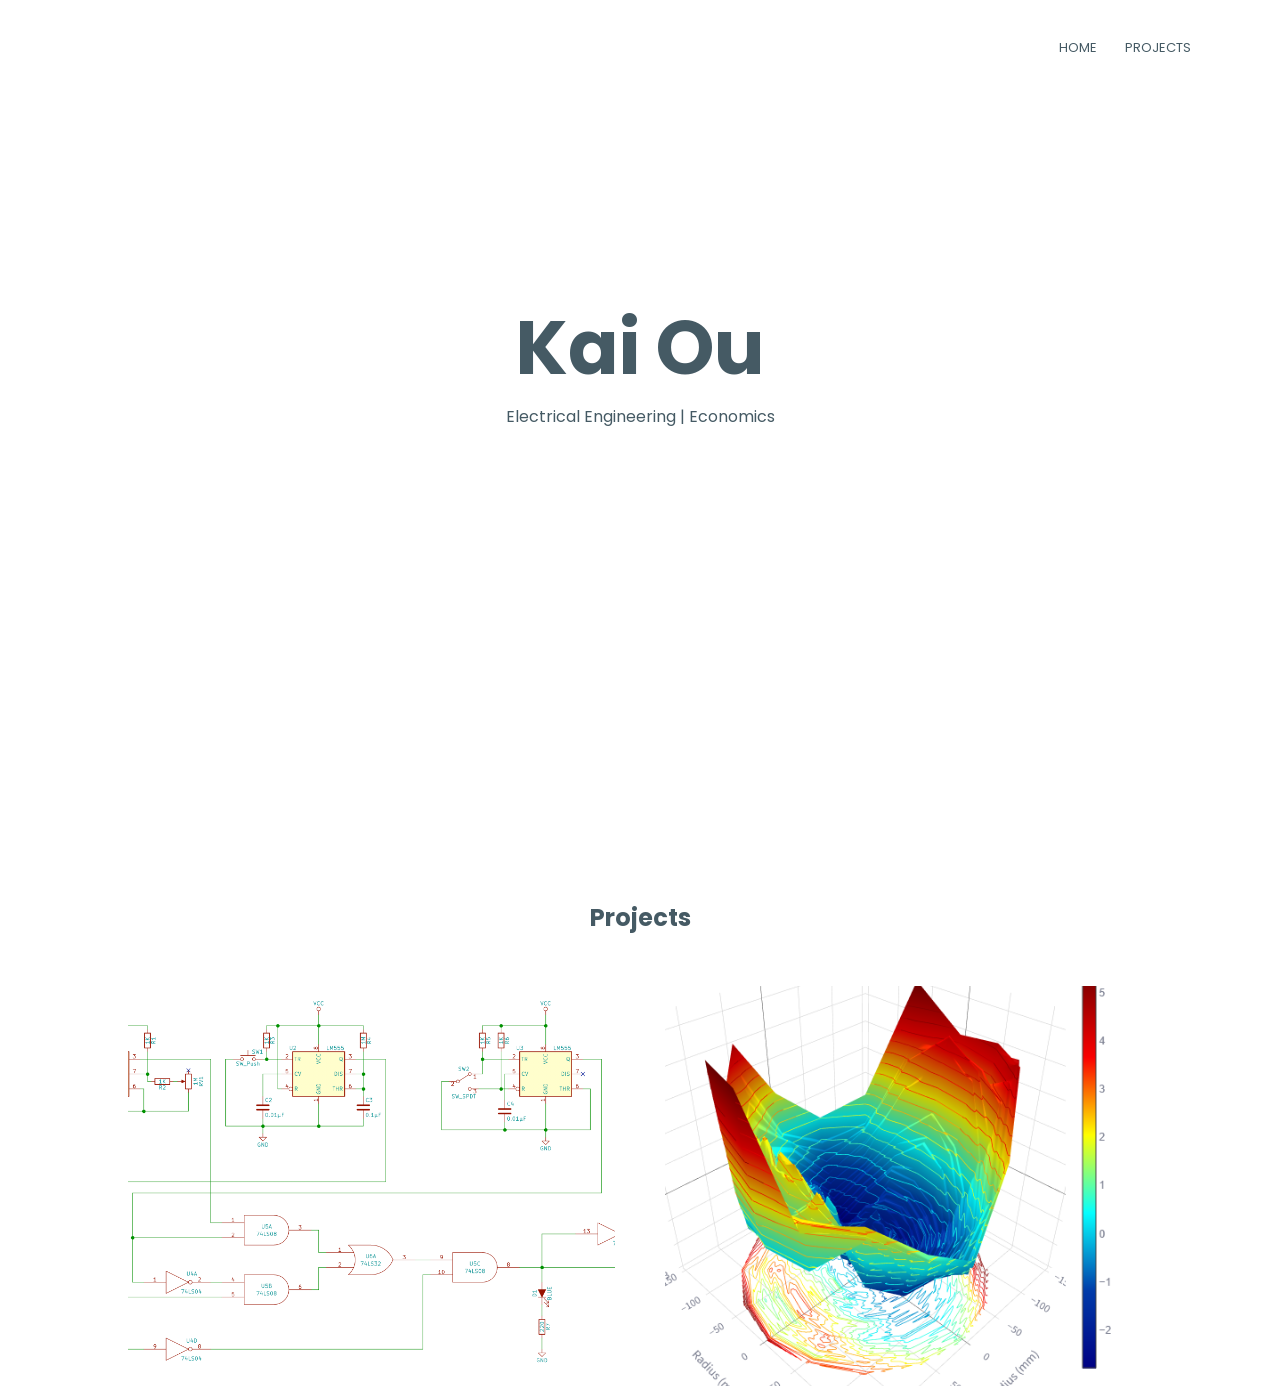
==== index.html @ 70558ef4 "Update index.html" ====
<!DOCTYPE html>
<html lang="en">
<head>
    <meta name="viewport" content="width=device-width, initial-scale=1.0">
    <title>Portfolio</title>
    <link rel="stylesheet" href="style.css">
    <link rel="preconnect" href="https://fonts.googleapis.com">
    <link rel="preconnect" href="https://fonts.gstatic.com" crossorigin>
    <link href="https://fonts.googleapis.com/css2?family=Poppins:ital,wght@0,100;0,200;0,300;0,400;0,500;0,600;0,700;0,800;0,900;1,100;1,200;1,300;1,400;1,500;1,600;1,700;1,800;1,900&display=swap" rel="stylesheet">    </head>
<body>
<section class="header" id="home">
    <nav>
        <div class="nav-links" id="navlinks">
            <ul>
                <li><a href="#home">HOME</a></li>
                <li><a href="#projects">PROJECTS</a></li>
                <!--<li><a href="">ABOUT</a></li>-->
            </ul>
        </div>
    </nav>

<div class="text-box">
    <h1>Kai Ou</h1>
    <p id="typewriter">Electrical Engineering | Economics</p>
</div>
</section> 

<!--Projects-->
<section class="projects" id="projects">
    <h1>Projects</h1>

    <div class="row">
        <div class="projects-col">
            <a href="project-8-bit-cpu.html" class="ajax-load-page">
                <img src="images/8-bit-cpu/clock_module.png" alt="8-Bit CPU">
                <div class="layer">
                    <h3>8-Bit CPU</h3>
                </div>
            </a>
        </div>

        <div class="projects-col">
            <a href="project-sbw.html" class="ajax-load-page">
                <img src="images/sbw-removal-profile/shape-3d.png" alt="SBW Inspection Tool">
                <div class="layer">
                    <h3>Silicon Wafer Thickness and Shape Inspection Tool for KOBELCO SBW-330</h3>
                </div>
            </a>
        </div>
    </div>
</section>

<div id="project-view"></div>

<script>
const projectView = document.getElementById("project-view");

document.querySelectorAll(".ajax-load-page").forEach(link => {
  link.addEventListener("click", async event => {
    event.preventDefault();

    const response = await fetch(link.getAttribute("href"));
    const html = await response.text();

    projectView.innerHTML = `
      <button class="close-project">×</button>
      <div class="project-content">
        ${html}
      </div>
    `;

    requestAnimationFrame(() => {
      projectView.classList.add("active");
    });

    document.querySelector(".close-project").addEventListener("click", () => {
      projectView.classList.remove("active");

      setTimeout(() => {
        projectView.innerHTML = "";
        document.getElementById("projects").scrollIntoView({ behavior: "smooth" });
      }, 350);
    });
  });
});
</script>

</body>
</html>
---- style.css ----
*{
    margin: 0;
    padding: 0;
    font-family: "Poppins", sans-serif;
}
html{
    scroll-behavior: smooth;
}
.header{
    min-height: 100vh;
    width: 100%;
    background: #fff;
    position: relative;
}
nav{
    display: flex;
    padding: 2% 6%;
    justify-content: space-between;
    align-items: center;
}
nav img{
    width: 150px;
}
.nav-links{
    flex: 1;
    text-align: right;
}
.nav-links ul li{
    list-style: none;
    display: inline-block;
    padding: 8px 12px;
    position: relative;
}
.nav-links ul li a{
    color: #455a64;
    text-decoration: none;
    font-size: 13px;
}
.nav-links ul li a:hover{
    color: #f44336;
}
.nav-links ul li::after{
    content: '';
    width: 0%;
    height: 2px;
    background: #f44336;
    display: block;
    margin: auto;
    transition: 0.5s;
}
.nav-links ul li:hover::after{
    width: 100%;
}
.text-box{
    width: 90%;
    color: #455a64;
    position: absolute;
    top: 40%;
    left: 50%;
    transform: translate(-50%, -50%);
    text-align: center;
}
.text-box h1{
    font-size: 75px;
}
.text-box h1 a{
    color: inherit;
    text-decoration: none;
}
.row{
    margin-top: 5%;
    display: flex;
    justify-content: space-between;
    gap: 50px;
}
@media(max-width: 700px){
    .row{
        flex-direction: column;
    }
}

.projects{
    width: 80%;
    color: #455a64;
    margin: auto;
    text-align: center;
}
.projects-col{
    flex-basis: 50%;
    position: relative;
    overflow: hidden;
}
.projects-col img{
    width: 100%;
    height: 400px;
    object-fit: cover;
    object-position: center;
}
.layer{
    background: transparent;
    height: 100%;
    width: 100%;
    position: absolute;
    top: 0;
    left: 0;
    transition: 0.5s;
}
.layer:hover{
    background: rgba(255, 255, 255, 0.5);
}
.layer h3{
    color: #455a64;
    font-size: 18px;
    font-weight: normal;
    position: absolute;
    top: 50%;
    left: 50%;
    transform: translate(-50%, -50%);
    opacity: 0;
    transition: 0.5s;
}
.layer:hover h3{
    opacity: 1;
}

/*Project view*/
#project-view {
    position: fixed;
    inset: 0;
    background: white;
    z-index: 9999;
    overflow-y: auto;
    padding: 80px 10%;

    opacity: 0;
    transform: translateY(40px);
    pointer-events: none;
    transition: opacity 0.35s ease, transform 0.35s ease;
}

#project-view.active {
    opacity: 1;
    transform: translateY(0);
    pointer-events: auto;
}

.close-project {
    color: #455a64;
    position: fixed;
    top: 25px;
    right: 35px;
    font-size: 40px;
    background: none;
    border: none;
    cursor: pointer;
    z-index: 10000;
}

.project-content {
    max-width: 1000px;
    margin: 0 auto;
}

/* Single Project Page */
.single-project {
    max-width: 1000px;
    margin: auto;
    padding: 40px 0;
    color: #222;
    font-family: "Poppins", sans-serif;
}

.project-title {
    font-size: 25px;
    color: #455a64;
    margin-bottom: 10px;
}
.project-hero-image {
    width: 50%;
    margin-bottom: 10px;
}
.project-description p{
    font-size: 18px;
    line-height: 1.8;
}
.project-description ul {
    padding-left: 20px;
}
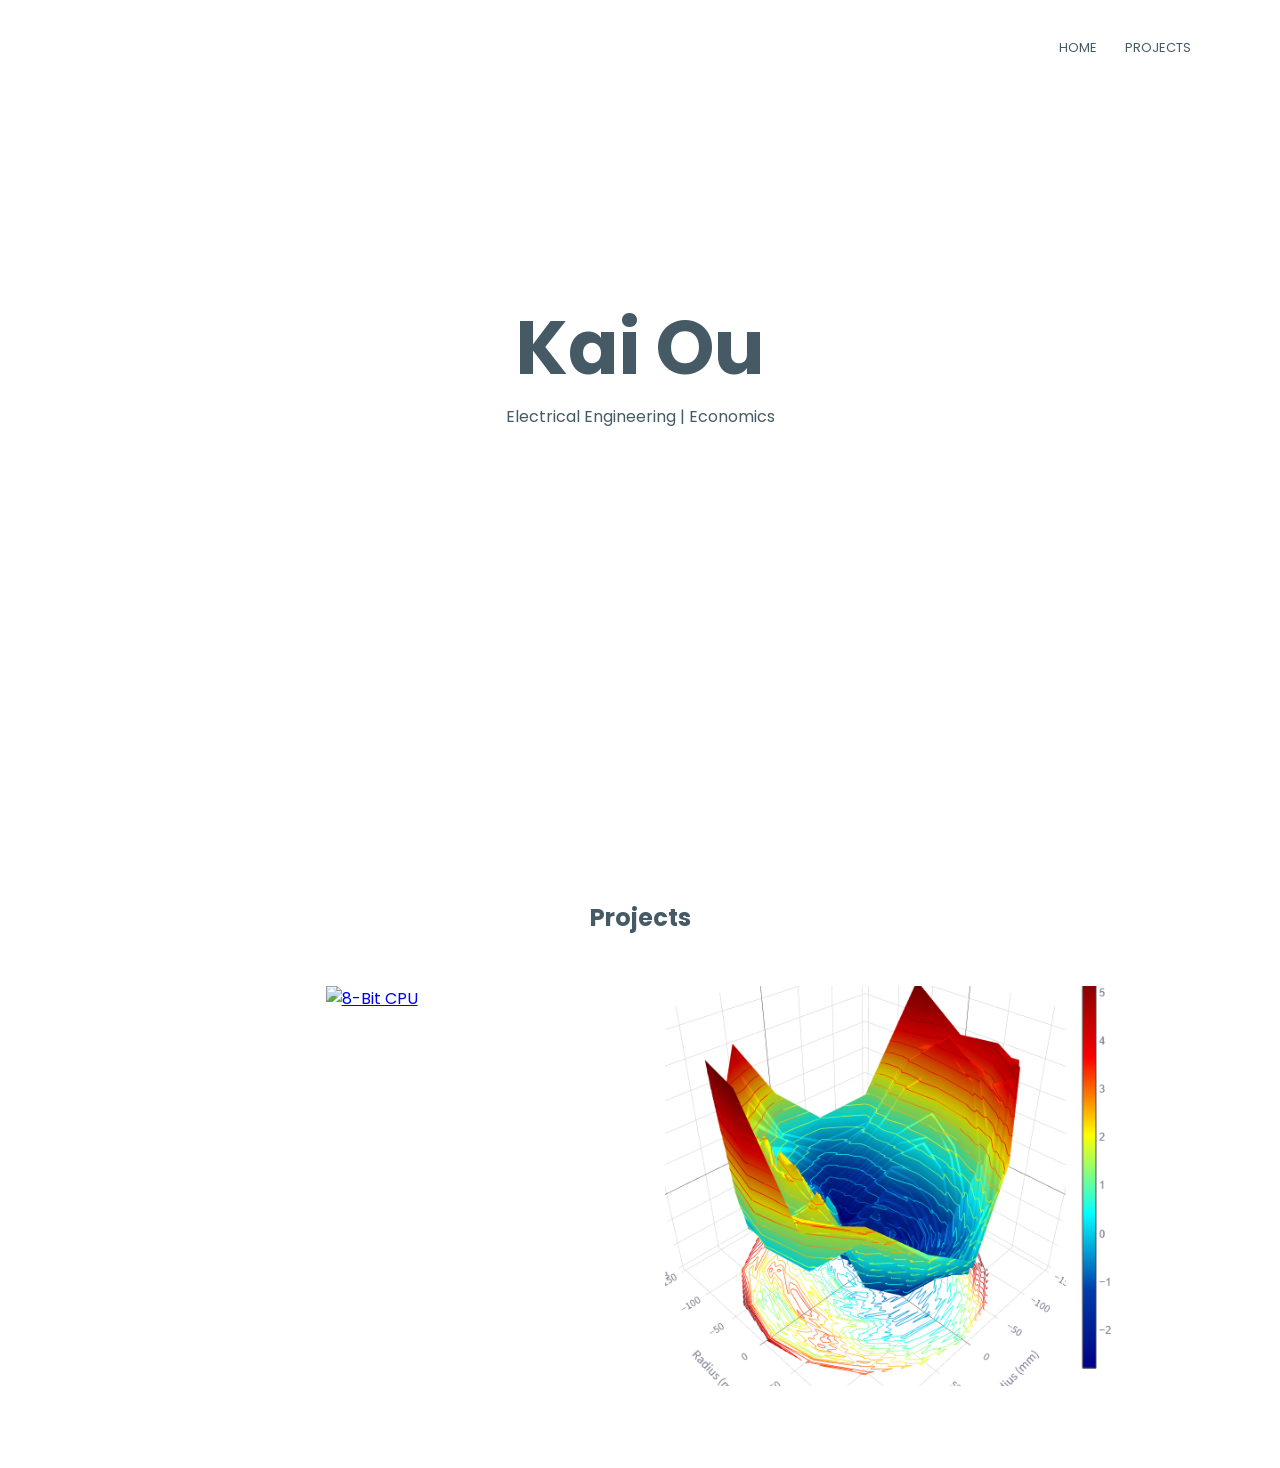
==== commit 7fb59426: "Update index.html" ====
--- a/index.html
+++ b/index.html
@@ -32,7 +32,7 @@
     <div class="row">
         <div class="projects-col">
             <a href="project-8-bit-cpu.html" class="ajax-load-page">
-                <img src="images/8-bit-cpu/clock_module.png" alt="8-Bit CPU">
+                <img src="images/8-bit-cpu/clock_sch.png" alt="8-Bit CPU">
                 <div class="layer">
                     <h3>8-Bit CPU</h3>
                 </div>
--- a/style.css
+++ b/style.css
@@ -84,6 +84,7 @@
     color: #455a64;
     margin: auto;
     text-align: center;
+    margin-bottom: 75px;
 }
 .projects-col{
     flex-basis: 50%;
@@ -169,6 +170,13 @@
     color: #222;
     font-family: "Poppins", sans-serif;
 }
+.single-project a {
+    color: #455a64;
+    text-decoration: underline;
+}
+.single-project a:hover {
+    color: #f44336;
+}
 
 .project-title {
     font-size: 25px;
@@ -176,8 +184,12 @@
     margin-bottom: 10px;
 }
 .project-hero-image {
-    width: 50%;
-    margin-bottom: 10px;
+    width: 50%; 
+    object-fit: contain;
+    object-position: center;
+}
+.project-images{
+    margin-top: 0;
 }
 .project-description p{
     font-size: 18px;
@@ -187,3 +199,57 @@
     padding-left: 20px;
 }
 
+/* Tablets (max 1024px) */
+@media (max-width: 1024px) {
+    .text-box h1 {
+        font-size: 55px;
+    }
+    .projects {
+        width: 90%;
+    }
+}
+
+/* Mobile (max 700px) */
+@media (max-width: 700px) {
+    .text-box h1 {
+        font-size: 38px;
+    }
+    .text-box p {
+        font-size: 14px;
+    }
+
+    /* Stack project cards vertically */
+    .row {
+        flex-direction: column;
+        gap: 20px;
+    }
+
+    .projects-col img {
+        height: 250px;
+    }
+
+    /* Full-width images in project pages */
+    .project-hero-image {
+        width: 100%;
+        height: 250px;
+    }
+
+    /* Reduce project view padding on small screens */
+    #project-view {
+        padding: 60px 5%;
+    }
+
+    .project-title {
+        font-size: 20px;
+    }
+
+    .project-description p {
+        font-size: 15px;
+    }
+
+    .close-project {
+        top: 15px;
+        right: 20px;
+        font-size: 30px;
+    }
+}
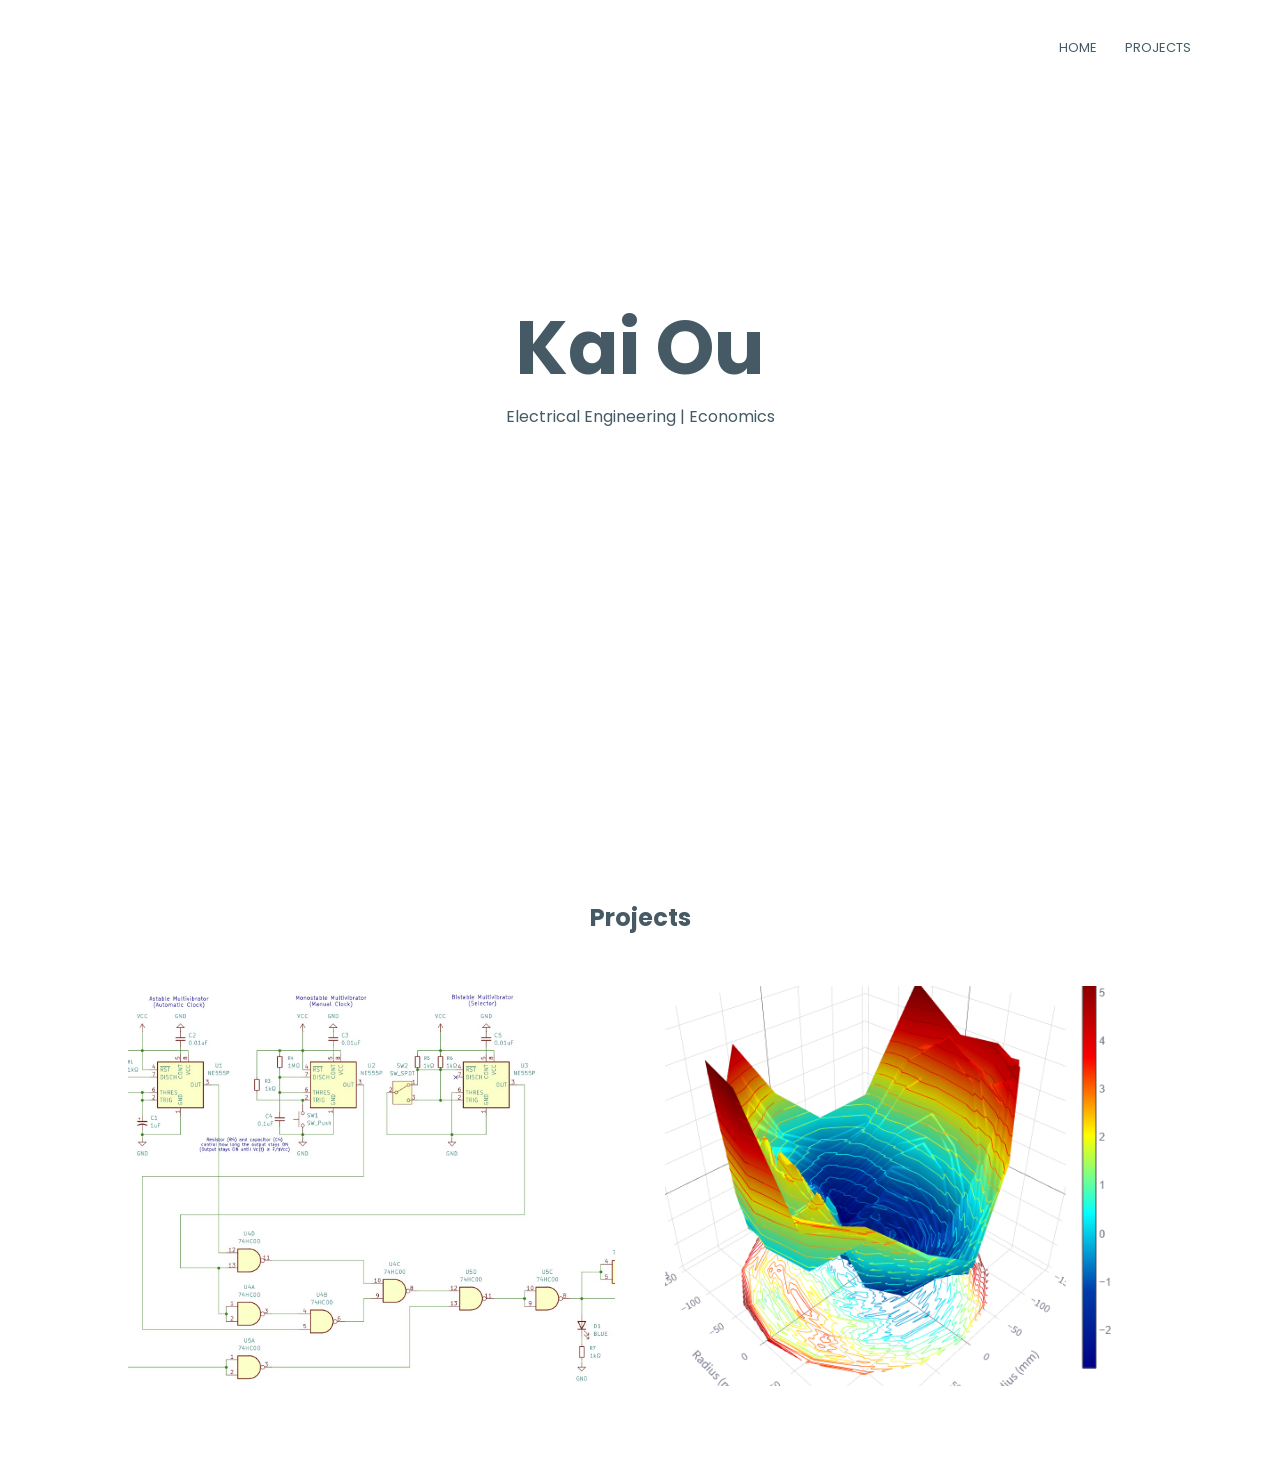
==== commit c0b205e1: "Update index.html" ====
--- a/index.html
+++ b/index.html
@@ -32,7 +32,7 @@
     <div class="row">
         <div class="projects-col">
             <a href="project-8-bit-cpu.html" class="ajax-load-page">
-                <img src="images/8-bit-cpu/clock_sch.png" alt="8-Bit CPU">
+                <img src="images/8-bit-cpu/clock_sch.jpg" alt="8-Bit CPU">
                 <div class="layer">
                     <h3>8-Bit CPU</h3>
                 </div>
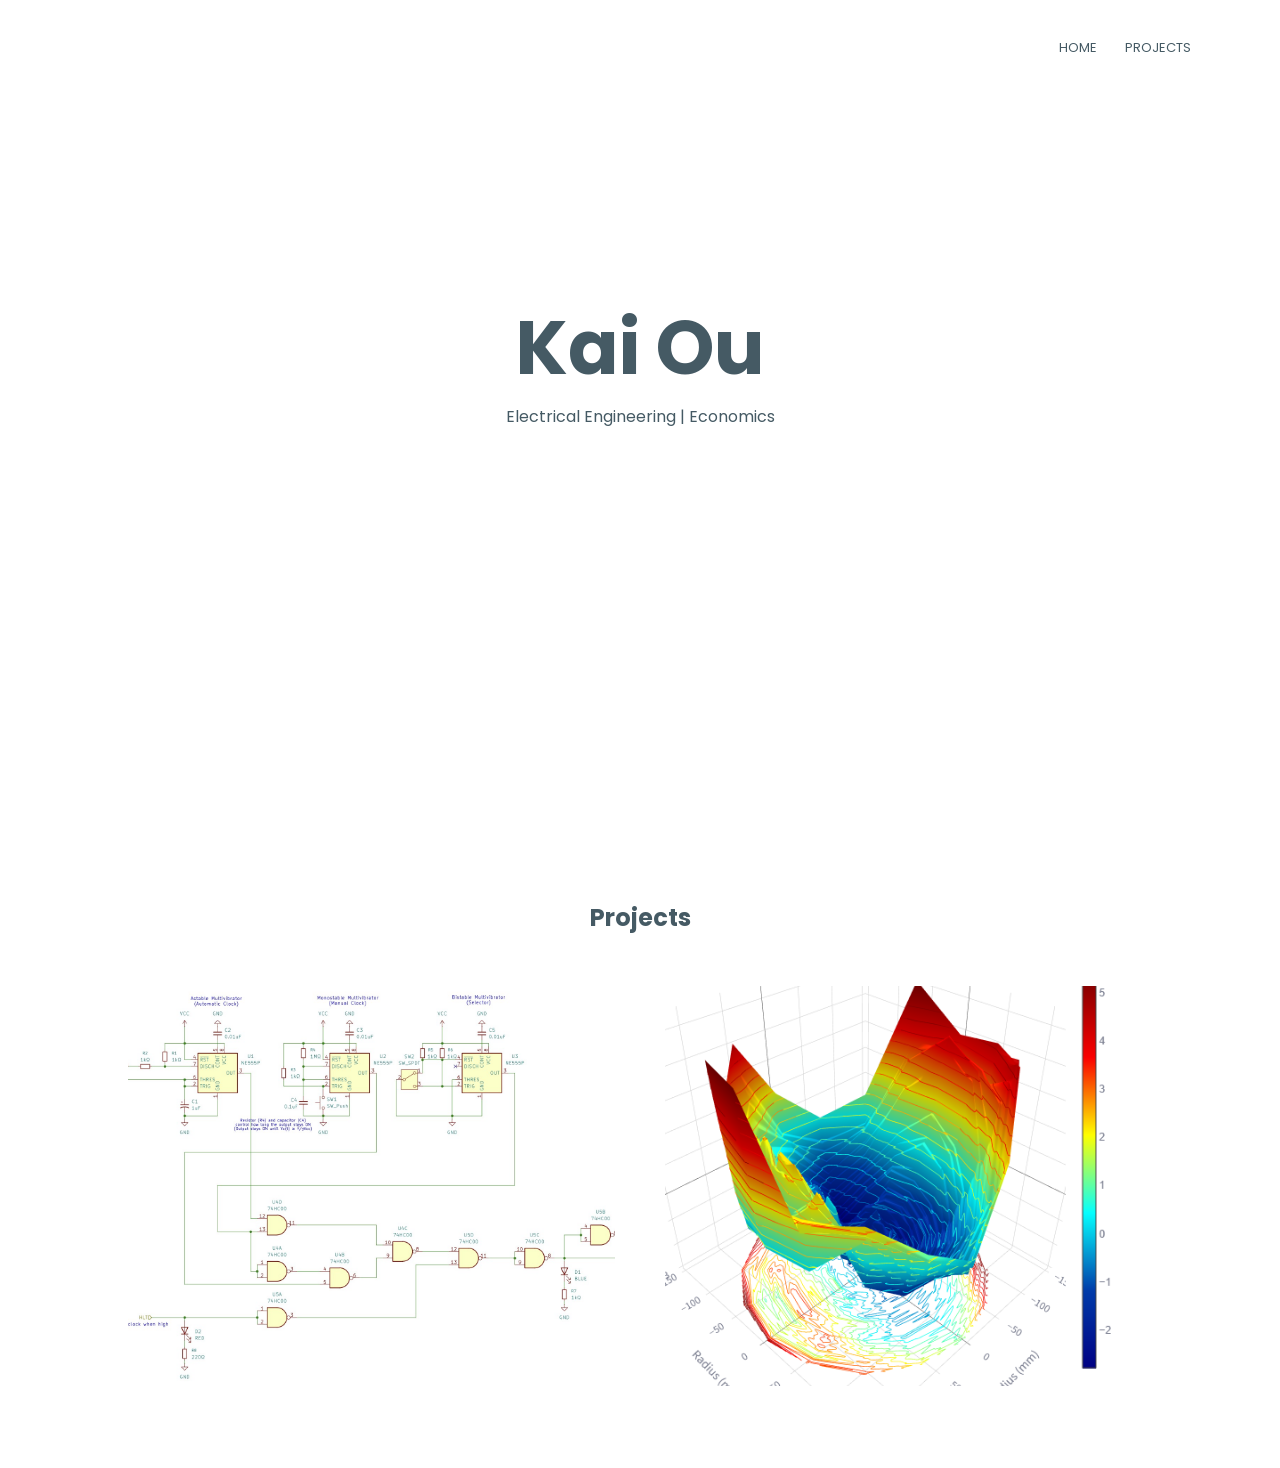
==== commit 356404c8: "Update index.html" ====
--- a/index.html
+++ b/index.html
@@ -14,7 +14,6 @@
             <ul>
                 <li><a href="#home">HOME</a></li>
                 <li><a href="#projects">PROJECTS</a></li>
-                <!--<li><a href="">ABOUT</a></li>-->
             </ul>
         </div>
     </nav>
--- a/style.css
+++ b/style.css
@@ -188,11 +188,17 @@
     object-fit: contain;
     object-position: center;
 }
+.project-hero-image--full {
+    margin-top: 5%;
+    display: flex;
+    width: 100%;
+}
 .project-images{
     margin-top: 0;
 }
 .project-description p{
     font-size: 18px;
+    margin-top: 1%;
     line-height: 1.8;
 }
 .project-description ul {
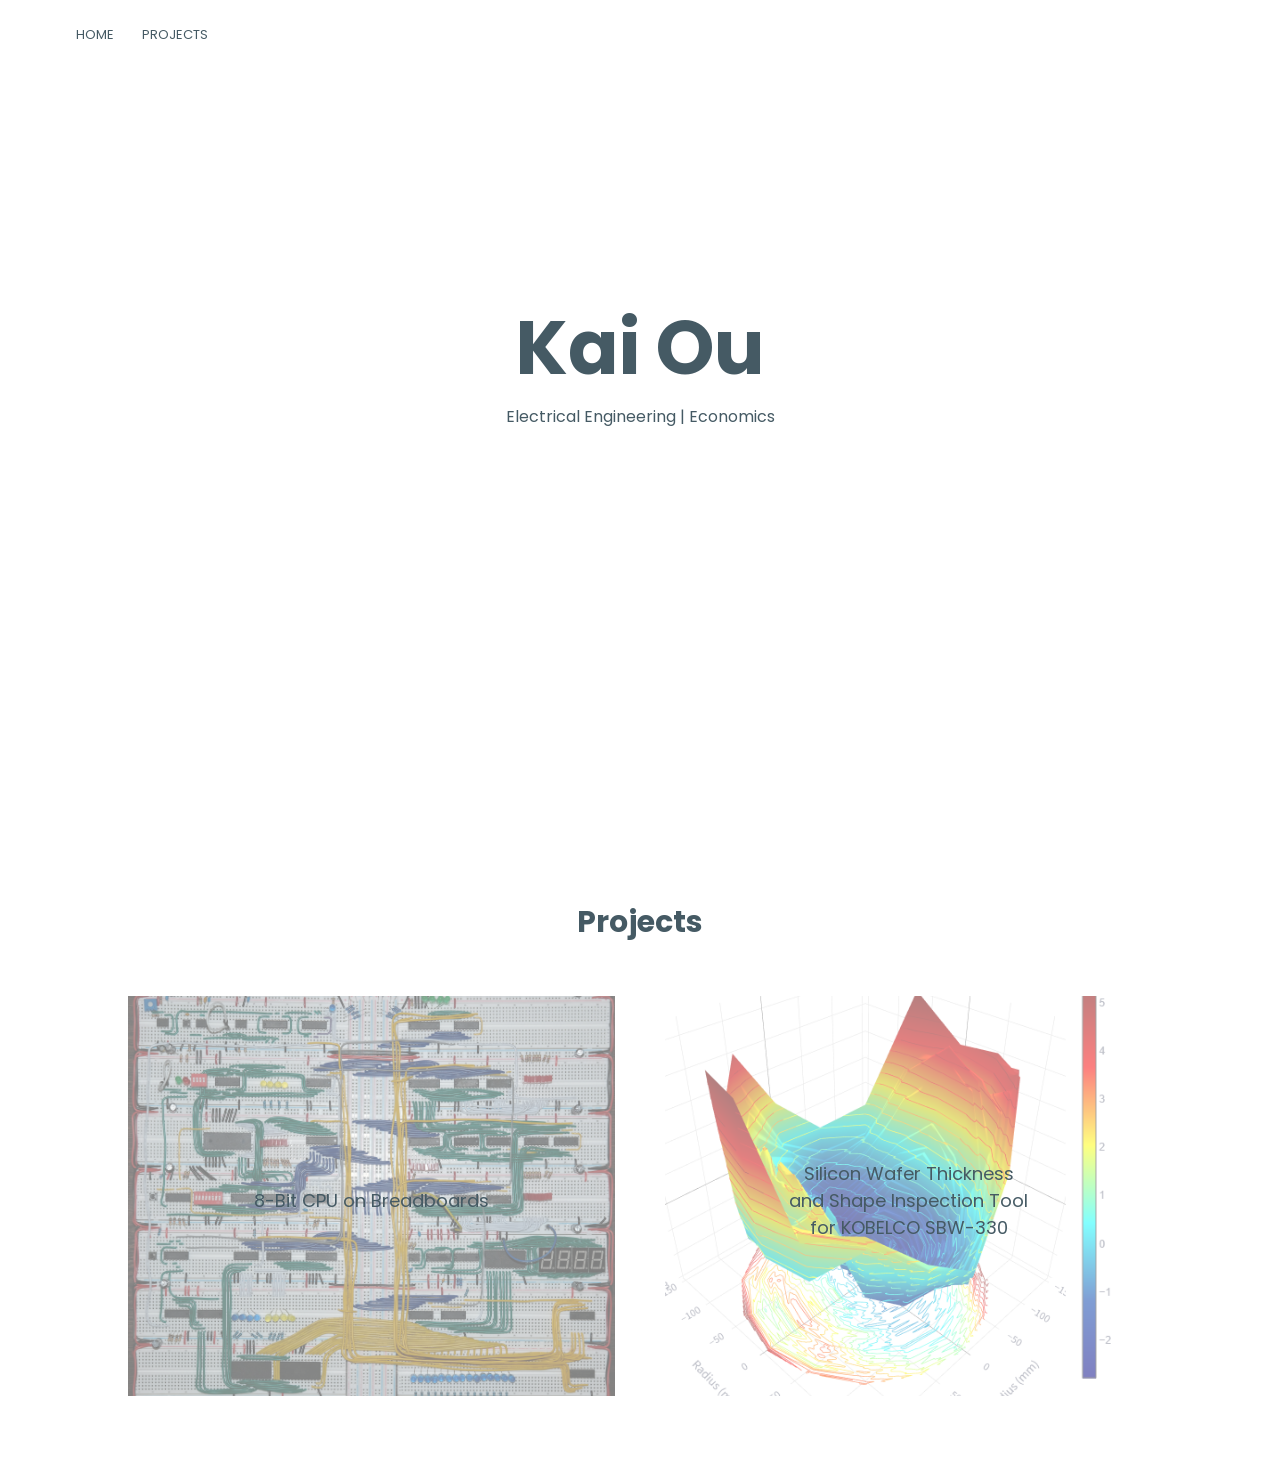
==== commit dd0a27f7: "Update index.html" ====
--- a/index.html
+++ b/index.html
@@ -23,7 +23,7 @@
     <p id="typewriter">Electrical Engineering | Economics</p>
 </div>
 </section> 
-
+    
 <!--Projects-->
 <section class="projects" id="projects">
     <h1>Projects</h1>
@@ -31,9 +31,9 @@
     <div class="row">
         <div class="projects-col">
             <a href="project-8-bit-cpu.html" class="ajax-load-page">
-                <img src="images/8-bit-cpu/clock_sch.jpg" alt="8-Bit CPU">
+                <img src="images/8-bit-cpu/CPU.JPG" alt="8-Bit CPU">
                 <div class="layer">
-                    <h3>8-Bit CPU</h3>
+                    <h3>8-Bit CPU on Breadboards</h3>
                 </div>
             </a>
         </div>
@@ -55,32 +55,53 @@
 const projectView = document.getElementById("project-view");
 
 document.querySelectorAll(".ajax-load-page").forEach(link => {
-  link.addEventListener("click", async event => {
-    event.preventDefault();
+    link.addEventListener("click", async event => {
+        event.preventDefault();
 
-    const response = await fetch(link.getAttribute("href"));
-    const html = await response.text();
+        const response = await fetch(link.getAttribute("href"));
+        const html = await response.text();
 
-    projectView.innerHTML = `
-      <button class="close-project">×</button>
-      <div class="project-content">
-        ${html}
-      </div>
-    `;
+        projectView.innerHTML = `
+            <button class="close-project">×</button>
+            <div class="project-content">
+                ${html}
+            </div>
+        `;
 
-    requestAnimationFrame(() => {
-      projectView.classList.add("active");
+        requestAnimationFrame(() => {
+            projectView.classList.add("active");
+        });
+
+        // Module navigation
+        projectView.querySelectorAll(".module-link").forEach(moduleLink => {
+            moduleLink.addEventListener("click", e => {
+                e.preventDefault();
+
+                const isAlreadyActive = moduleLink.classList.contains("active-link");
+                const target = isAlreadyActive ? "overview" : moduleLink.dataset.target;
+
+                projectView.querySelectorAll(".module-section").forEach(s => s.classList.remove("active"));
+                projectView.querySelectorAll(".module-link").forEach(l => l.classList.remove("active-link"));
+
+                projectView.querySelector("#" + target).classList.add("active");
+
+                if (isAlreadyActive) {
+                    // no link should be highlighted when back on overview
+                } else {
+                    moduleLink.classList.add("active-link");
+                }
+            });
+        });
+
+        // Close button
+        document.querySelector(".close-project").addEventListener("click", () => {
+            projectView.classList.remove("active");
+            setTimeout(() => {
+                projectView.innerHTML = "";
+                document.getElementById("projects").scrollIntoView({ behavior: "smooth" });
+            }, 350);
+        });
     });
-
-    document.querySelector(".close-project").addEventListener("click", () => {
-      projectView.classList.remove("active");
-
-      setTimeout(() => {
-        projectView.innerHTML = "";
-        document.getElementById("projects").scrollIntoView({ behavior: "smooth" });
-      }, 350);
-    });
-  });
 });
 </script>
 
--- a/style.css
+++ b/style.css
@@ -3,6 +3,13 @@
     padding: 0;
     font-family: "Poppins", sans-serif;
 }
+#home,
+#projects {
+    scroll-margin-top: 50px;
+}
+.kicad-text {
+    font-family: 'Space Mono', monospace;
+}
 html{
     scroll-behavior: smooth;
 }
@@ -12,18 +19,25 @@
     background: #fff;
     position: relative;
 }
-nav{
+nav {
     display: flex;
-    padding: 2% 6%;
+    padding: 1% 5%;
     justify-content: space-between;
     align-items: center;
+    position: fixed;
+    top: 0;
+    left: 0;
+    width: 100%;
+    box-sizing: border-box;
+    background: white;
+    z-index: 1000;
 }
 nav img{
     width: 150px;
 }
 .nav-links{
     flex: 1;
-    text-align: right;
+    text-align: left;
 }
 .nav-links ul li{
     list-style: none;
@@ -51,6 +65,48 @@
 .nav-links ul li:hover::after{
     width: 100%;
 }
+
+.module-nav {
+    display: flex;
+    gap: 20px;
+    margin: 20px 0;
+}
+
+.module-nav a {
+    color: #455a64;
+    text-decoration: none;
+    font-size: 15px;
+    position: relative;
+    padding-bottom: 4px;
+}
+
+.module-nav a:hover {
+    color: #f44336;
+}
+
+.module-nav a::after {
+    content: '';
+    width: 0%;
+    height: 2px;
+    background: #f44336;
+    display: block;
+    margin: auto;
+    transition: 0.5s;
+}
+
+.module-nav a:hover::after,
+.module-nav a.active-link::after {
+    width: 100%;
+}
+
+.module-nav:has(a:hover) .active-link:not(:hover) {
+    color: #455a64;
+}
+
+.module-nav:has(a:hover) .active-link:not(:hover)::after {
+    width: 0%;
+}
+
 .text-box{
     width: 90%;
     color: #455a64;
@@ -79,17 +135,32 @@
     }
 }
 
+.about{
+    width: 80%;
+    font-size: 20px;
+    color: #455a64;
+    margin: auto;
+    text-align: center;
+    margin-bottom: 75px;
+}
+
 .projects{
     width: 80%;
+    font-size: 20px;
     color: #455a64;
     margin: auto;
     text-align: center;
     margin-bottom: 75px;
 }
-.projects-col{
+.projects-col {
     flex-basis: 50%;
     position: relative;
     overflow: hidden;
+    transition: 0.3s;
+}
+.projects-col:hover {
+    transform: scale(1.03);
+    cursor: pointer;
 }
 .projects-col img{
     width: 100%;
@@ -98,16 +169,13 @@
     object-position: center;
 }
 .layer{
-    background: transparent;
+    background: rgba(255, 255, 255, 0.5);
     height: 100%;
     width: 100%;
     position: absolute;
     top: 0;
     left: 0;
     transition: 0.5s;
-}
-.layer:hover{
-    background: rgba(255, 255, 255, 0.5);
 }
 .layer h3{
     color: #455a64;
@@ -117,11 +185,8 @@
     top: 50%;
     left: 50%;
     transform: translate(-50%, -50%);
-    opacity: 0;
+    opacity: 1;
     transition: 0.5s;
-}
-.layer:hover h3{
-    opacity: 1;
 }
 
 /*Project view*/
@@ -166,21 +231,30 @@
 .single-project {
     max-width: 1000px;
     margin: auto;
+    margin-top: 40px;
     padding: 40px 0;
     color: #222;
     font-family: "Poppins", sans-serif;
 }
 .single-project a {
     color: #455a64;
-    text-decoration: underline;
-}
+    text-decoration: none;
+}
+
 .single-project a:hover {
     color: #f44336;
+    text-decoration: none;
 }
 
 .project-title {
+    font-size: 30px;
+    color: #455a64;
+    margin-bottom: 10px;
+}
+.project-subtitle {
     font-size: 25px;
     color: #455a64;
+    margin-top: 30px;
     margin-bottom: 10px;
 }
 .project-hero-image {
@@ -196,13 +270,42 @@
 .project-images{
     margin-top: 0;
 }
+.project-hero-image img {
+    width: 100%;
+    object-fit: contain;
+    object-position: center;
+}
+
+.project-hero-image figcaption {
+    font-size: 13px;
+    color: #455a64;
+    text-align: center;
+    margin-bottom: 8px;
+}
+
+.project-images > div {
+    flex: 1;
+    min-width: 0;
+}
 .project-description p{
-    font-size: 18px;
+    font-size: 16px;
     margin-top: 1%;
     line-height: 1.8;
 }
-.project-description ul {
+.project-description ul,
+.project-description ol {
     padding-left: 20px;
+}
+
+.module-section {
+    display: none;
+}
+.module-section.active {
+    display: block;
+}
+
+.module-link.active-link {
+    color: #f44336;
 }
 
 /* Tablets (max 1024px) */
@@ -218,10 +321,10 @@
 /* Mobile (max 700px) */
 @media (max-width: 700px) {
     .text-box h1 {
-        font-size: 38px;
+        font-size: 55px;
     }
     .text-box p {
-        font-size: 14px;
+        font-size: 16px;
     }
 
     /* Stack project cards vertically */
@@ -237,8 +340,8 @@
     /* Full-width images in project pages */
     .project-hero-image {
         width: 100%;
-        height: 250px;
-    }
+    }
+    
 
     /* Reduce project view padding on small screens */
     #project-view {
@@ -258,4 +361,13 @@
         right: 20px;
         font-size: 30px;
     }
-}
+    .module-nav {
+        flex-wrap: wrap;
+        gap: 12px 16px;
+        margin: 15px 0;
+    }
+
+    .module-nav a {
+        font-size: 13px;
+    }
+}
